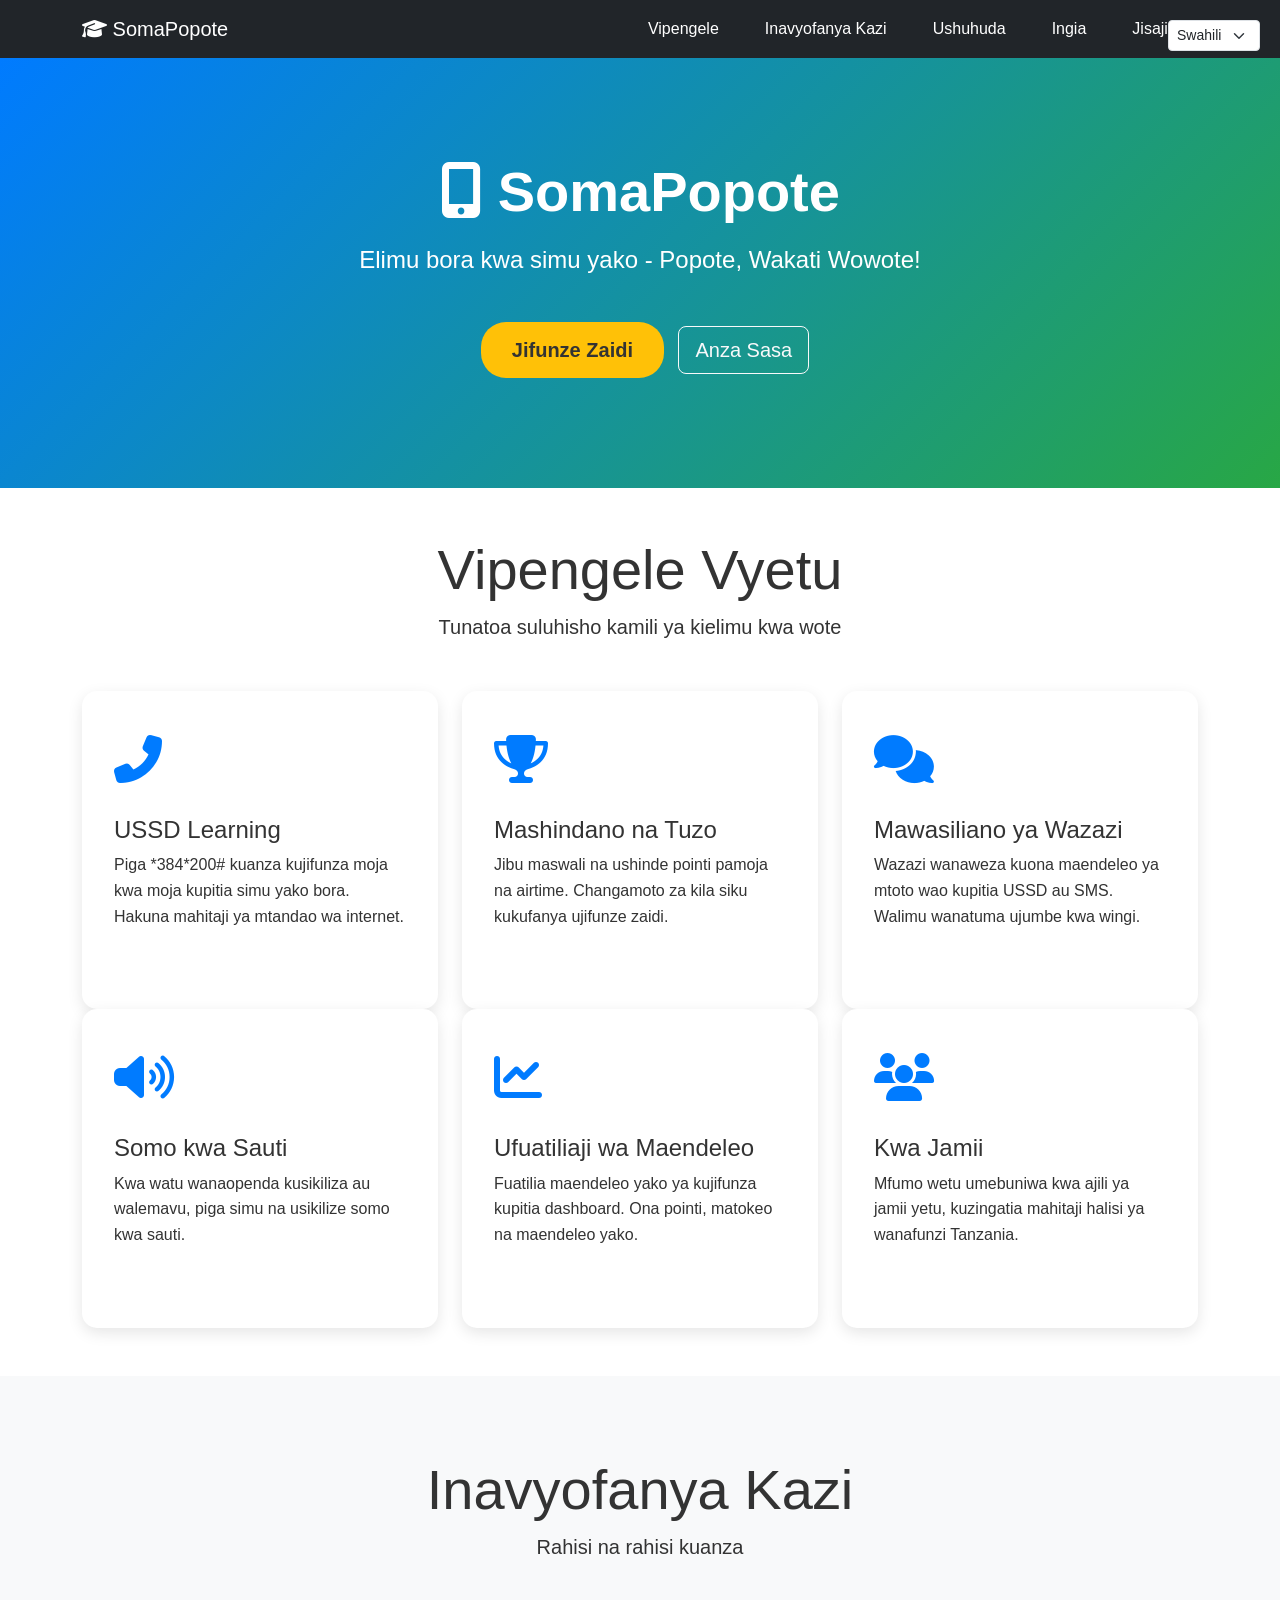
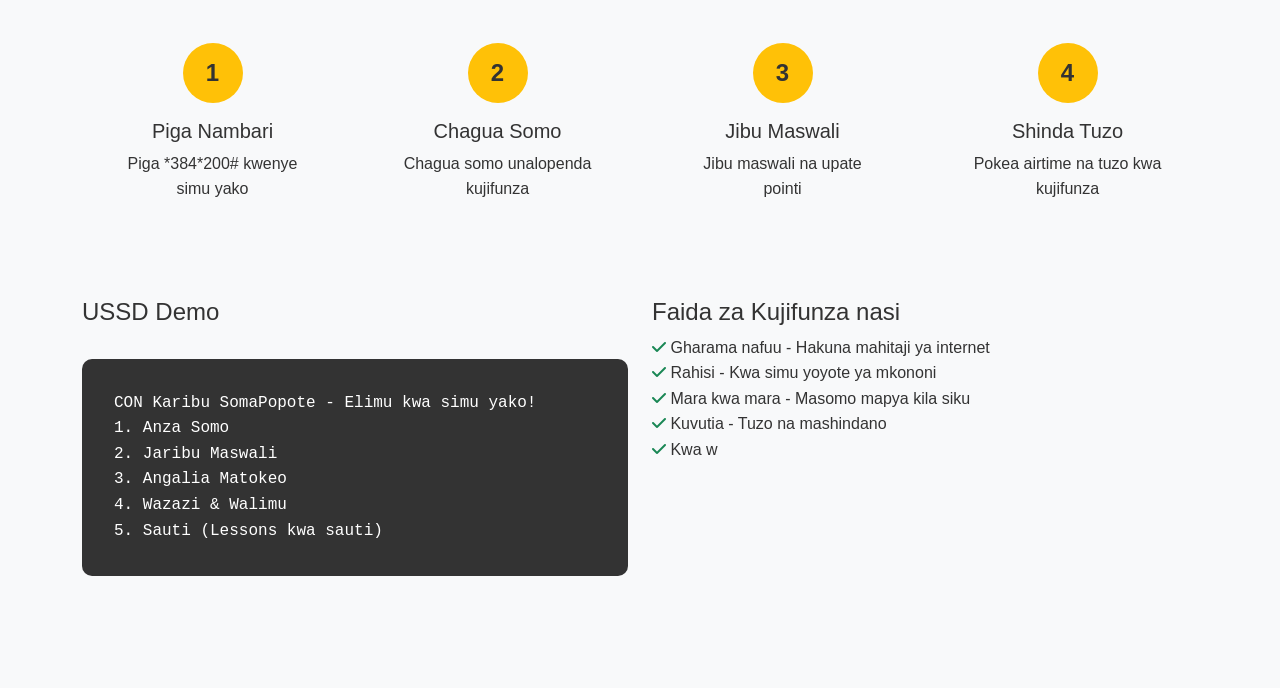
==== templates/index.html @ 138d7f05 "first commit" ====
<!DOCTYPE html>
<html lang="sw-TZ">
<head>
    <meta charset="UTF-8">
    <meta name="viewport" content="width=device-width, initial-scale=1.0">
    <title>SomaPopote - Elimu kwa Simu Yako</title>
    <link href="https://cdn.jsdelivr.net/npm/bootstrap@5.3.0/dist/css/bootstrap.min.css" rel="stylesheet">
    <link rel="stylesheet" href="https://cdnjs.cloudflare.com/ajax/libs/font-awesome/6.4.0/css/all.min.css">
    <style>
        :root {
            --primary-color: #007bff;
            --secondary-color: #28a745;
            --accent-color: #ffc107;
            --text-dark: #333;
            --text-light: #fff;
        }

        body {
            font-family: 'Segoe UI', Tahoma, Geneva, Verdana, sans-serif;
            line-height: 1.6;
            color: var(--text-dark);
        }

        .hero-section {
            background: linear-gradient(135deg, var(--primary-color), var(--secondary-color));
            color: var(--text-light);
            padding: 100px 0;
            text-align: center;
        }

        .hero-section h1 {
            font-size: 3.5rem;
            font-weight: bold;
            margin-bottom: 1rem;
        }

        .hero-section .lead {
            font-size: 1.5rem;
            margin-bottom: 2rem;
        }

        .feature-card {
            background: #fff;
            border-radius: 15px;
            padding: 2rem;
            margin-bottom: 2rem;
            box-shadow: 0 5px 15px rgba(0,0,0,0.1);
            transition: transform 0.3s ease;
            height: 100%;
        }

        .feature-card:hover {
            transform: translateY(-5px);
        }

        .feature-icon {
            font-size: 3rem;
            color: var(--primary-color);
            margin-bottom: 1rem;
        }

        .how-it-works {
            background: #f8f9fa;
            padding: 80px 0;
        }

        .step-card {
            text-align: center;
            padding: 2rem;
        }

        .step-number {
            background: var(--accent-color);
            color: var(--text-dark);
            width: 60px;
            height: 60px;
            border-radius: 50%;
            display: flex;
            align-items: center;
            justify-content: center;
            font-size: 1.5rem;
            font-weight: bold;
            margin: 0 auto 1rem;
        }

        .ussd-demo {
            background: var(--text-dark);
            color: var(--text-light);
            padding: 2rem;
            border-radius: 10px;
            font-family: 'Courier New', monospace;
            margin: 2rem 0;
        }

        .testimonial-section {
            background: var(--primary-color);
            color: var(--text-light);
            padding: 80px 0;
        }

        .testimonial-card {
            background: rgba(255,255,255,0.1);
            padding: 2rem;
            border-radius: 15px;
            margin-bottom: 2rem;
        }

        .cta-section {
            background: var(--secondary-color);
            color: var(--text-light);
            padding: 80px 0;
            text-align: center;
        }

        .btn-custom {
            background: var(--accent-color);
            color: var(--text-dark);
            padding: 12px 30px;
            border-radius: 25px;
            text-decoration: none;
            font-weight: bold;
            transition: all 0.3s ease;
            display: inline-block;
            margin: 10px;
        }

        .btn-custom:hover {
            background: #e0a800;
            color: var(--text-dark);
            transform: translateY(-2px);
        }

        .footer {
            background: var(--text-dark);
            color: var(--text-light);
            padding: 40px 0;
            text-align: center;
        }

        .language-toggle {
            position: fixed;
            top: 20px;
            right: 20px;
            z-index: 1000;
        }

        .nav-link-custom {
            color: var(--text-light);
            margin: 0 15px;
            font-weight: 500;
            transition: color 0.3s ease;
        }

        .nav-link-custom:hover {
            color: var(--accent-color);
        }

        @media (max-width: 768px) {
            .hero-section h1 {
                font-size: 2.5rem;
            }
            
            .hero-section .lead {
                font-size: 1.2rem;
            }
        }
    </style>
</head>
<body>
    <!-- Language Toggle -->
    <div class="language-toggle">
        <select class="form-select form-select-sm" id="languageSelect">
            <option value="sw">Swahili</option>
            <option value="en">English</option>
        </select>
    </div>

    <!-- Navigation -->
    <nav class="navbar navbar-expand-lg navbar-dark bg-dark">
        <div class="container">
            <a class="navbar-brand" href="#">
                <i class="fas fa-graduation-cap"></i> SomaPopote
            </a>
            <button class="navbar-toggler" type="button" data-bs-toggle="collapse" data-bs-target="#navbarNav">
                <span class="navbar-toggler-icon"></span>
            </button>
            <div class="collapse navbar-collapse" id="navbarNav">
                <ul class="navbar-nav ms-auto">
                    <li class="nav-item">
                        <a class="nav-link nav-link-custom" href="#features">Vipengele</a>
                    </li>
                    <li class="nav-item">
                        <a class="nav-link nav-link-custom" href="#how-it-works">Inavyofanya Kazi</a>
                    </li>
                    <li class="nav-item">
                        <a class="nav-link nav-link-custom" href="#testimonials">Ushuhuda</a>
                    </li>
                    <li class="nav-item">
                        <a class="nav-link nav-link-custom" href="/login">Ingia</a>
                    </li>
                    <li class="nav-item">
                        <a class="nav-link nav-link-custom" href="/register">Jisajili</a>
                    </li>
                </ul>
            </div>
        </div>
    </nav>

    <!-- Hero Section -->
    <section class="hero-section">
        <div class="container">
            <h1><i class="fas fa-mobile-alt"></i> SomaPopote</h1>
            <p class="lead">Elimu bora kwa simu yako - Popote, Wakati Wowote!</p>
            <div class="hero-buttons">
                <a href="#features" class="btn btn-custom btn-lg">Jifunze Zaidi</a>
                <a href="/dashboard" class="btn btn-outline-light btn-lg">Anza Sasa</a>
            </div>
        </div>
    </section>

    <!-- Features Section -->
    <section id="features" class="py-5">
        <div class="container">
            <div class="text-center mb-5">
                <h2 class="display-4">Vipengele Vyetu</h2>
                <p class="lead">Tunatoa suluhisho kamili ya kielimu kwa wote</p>
            </div>
            
            <div class="row">
                <div class="col-md-4">
                    <div class="feature-card">
                        <div class="feature-icon">
                            <i class="fas fa-phone-alt"></i>
                        </div>
                        <h4>USSD Learning</h4>
                        <p>Piga *384*200# kuanza kujifunza moja kwa moja kupitia simu yako bora. Hakuna mahitaji ya mtandao wa internet.</p>
                    </div>
                </div>
                
                <div class="col-md-4">
                    <div class="feature-card">
                        <div class="feature-icon">
                            <i class="fas fa-trophy"></i>
                        </div>
                        <h4>Mashindano na Tuzo</h4>
                        <p>Jibu maswali na ushinde pointi pamoja na airtime. Changamoto za kila siku kukufanya ujifunze zaidi.</p>
                    </div>
                </div>
                
                <div class="col-md-4">
                    <div class="feature-card">
                        <div class="feature-icon">
                            <i class="fas fa-comments"></i>
                        </div>
                        <h4>Mawasiliano ya Wazazi</h4>
                        <p>Wazazi wanaweza kuona maendeleo ya mtoto wao kupitia USSD au SMS. Walimu wanatuma ujumbe kwa wingi.</p>
                    </div>
                </div>
                
                <div class="col-md-4">
                    <div class="feature-card">
                        <div class="feature-icon">
                            <i class="fas fa-volume-up"></i>
                        </div>
                        <h4>Somo kwa Sauti</h4>
                        <p>Kwa watu wanaopenda kusikiliza au walemavu, piga simu na usikilize somo kwa sauti.</p>
                    </div>
                </div>
                
                <div class="col-md-4">
                    <div class="feature-card">
                        <div class="feature-icon">
                            <i class="fas fa-chart-line"></i>
                        </div>
                        <h4>Ufuatiliaji wa Maendeleo</h4>
                        <p>Fuatilia maendeleo yako ya kujifunza kupitia dashboard. Ona pointi, matokeo na maendeleo yako.</p>
                    </div>
                </div>
                
                <div class="col-md-4">
                    <div class="feature-card">
                        <div class="feature-icon">
                            <i class="fas fa-users"></i>
                        </div>
                        <h4>Kwa Jamii</h4>
                        <p>Mfumo wetu umebuniwa kwa ajili ya jamii yetu, kuzingatia mahitaji halisi ya wanafunzi Tanzania.</p>
                    </div>
                </div>
            </div>
        </div>
    </section>

    <!-- How It Works Section -->
    <section id="how-it-works" class="how-it-works">
        <div class="container">
            <div class="text-center mb-5">
                <h2 class="display-4">Inavyofanya Kazi</h2>
                <p class="lead">Rahisi na rahisi kuanza</p>
            </div>
            
            <div class="row">
                <div class="col-md-3">
                    <div class="step-card">
                        <div class="step-number">1</div>
                        <h5>Piga Nambari</h5>
                        <p>Piga *384*200# kwenye simu yako</p>
                    </div>
                </div>
                
                <div class="col-md-3">
                    <div class="step-card">
                        <div class="step-number">2</div>
                        <h5>Chagua Somo</h5>
                        <p>Chagua somo unalopenda kujifunza</p>
                    </div>
                </div>
                
                <div class="col-md-3">
                    <div class="step-card">
                        <div class="step-number">3</div>
                        <h5>Jibu Maswali</h5>
                        <p>Jibu maswali na upate pointi</p>
                    </div>
                </div>
                
                <div class="col-md-3">
                    <div class="step-card">
                        <div class="step-number">4</div>
                        <h5>Shinda Tuzo</h5>
                        <p>Pokea airtime na tuzo kwa kujifunza</p>
                    </div>
                </div>
            </div>
            
            <div class="row mt-5">
                <div class="col-md-6">
                    <h4>USSD Demo</h4>
                    <div class="ussd-demo">
                        <div>CON Karibu SomaPopote - Elimu kwa simu yako!</div>
                        <div>1. Anza Somo</div>
                        <div>2. Jaribu Maswali</div>
                        <div>3. Angalia Matokeo</div>
                        <div>4. Wazazi & Walimu</div>
                        <div>5. Sauti (Lessons kwa sauti)</div>
                    </div>
                </div>
                
                <div class="col-md-6">
                    <h4>Faida za Kujifunza nasi</h4>
                    <ul class="list-unstyled">
                        <li><i class="fas fa-check text-success"></i> Gharama nafuu - Hakuna mahitaji ya internet</li>
                        <li><i class="fas fa-check text-success"></i> Rahisi - Kwa simu yoyote ya mkononi</li>
                        <li><i class="fas fa-check text-success"></i> Mara kwa mara - Masomo mapya kila siku</li>
                        <li><i class="fas fa-check text-success"></i> Kuvutia - Tuzo na mashindano</li>
                        <li><i class="fas fa-check text-success"></i> Kwa w
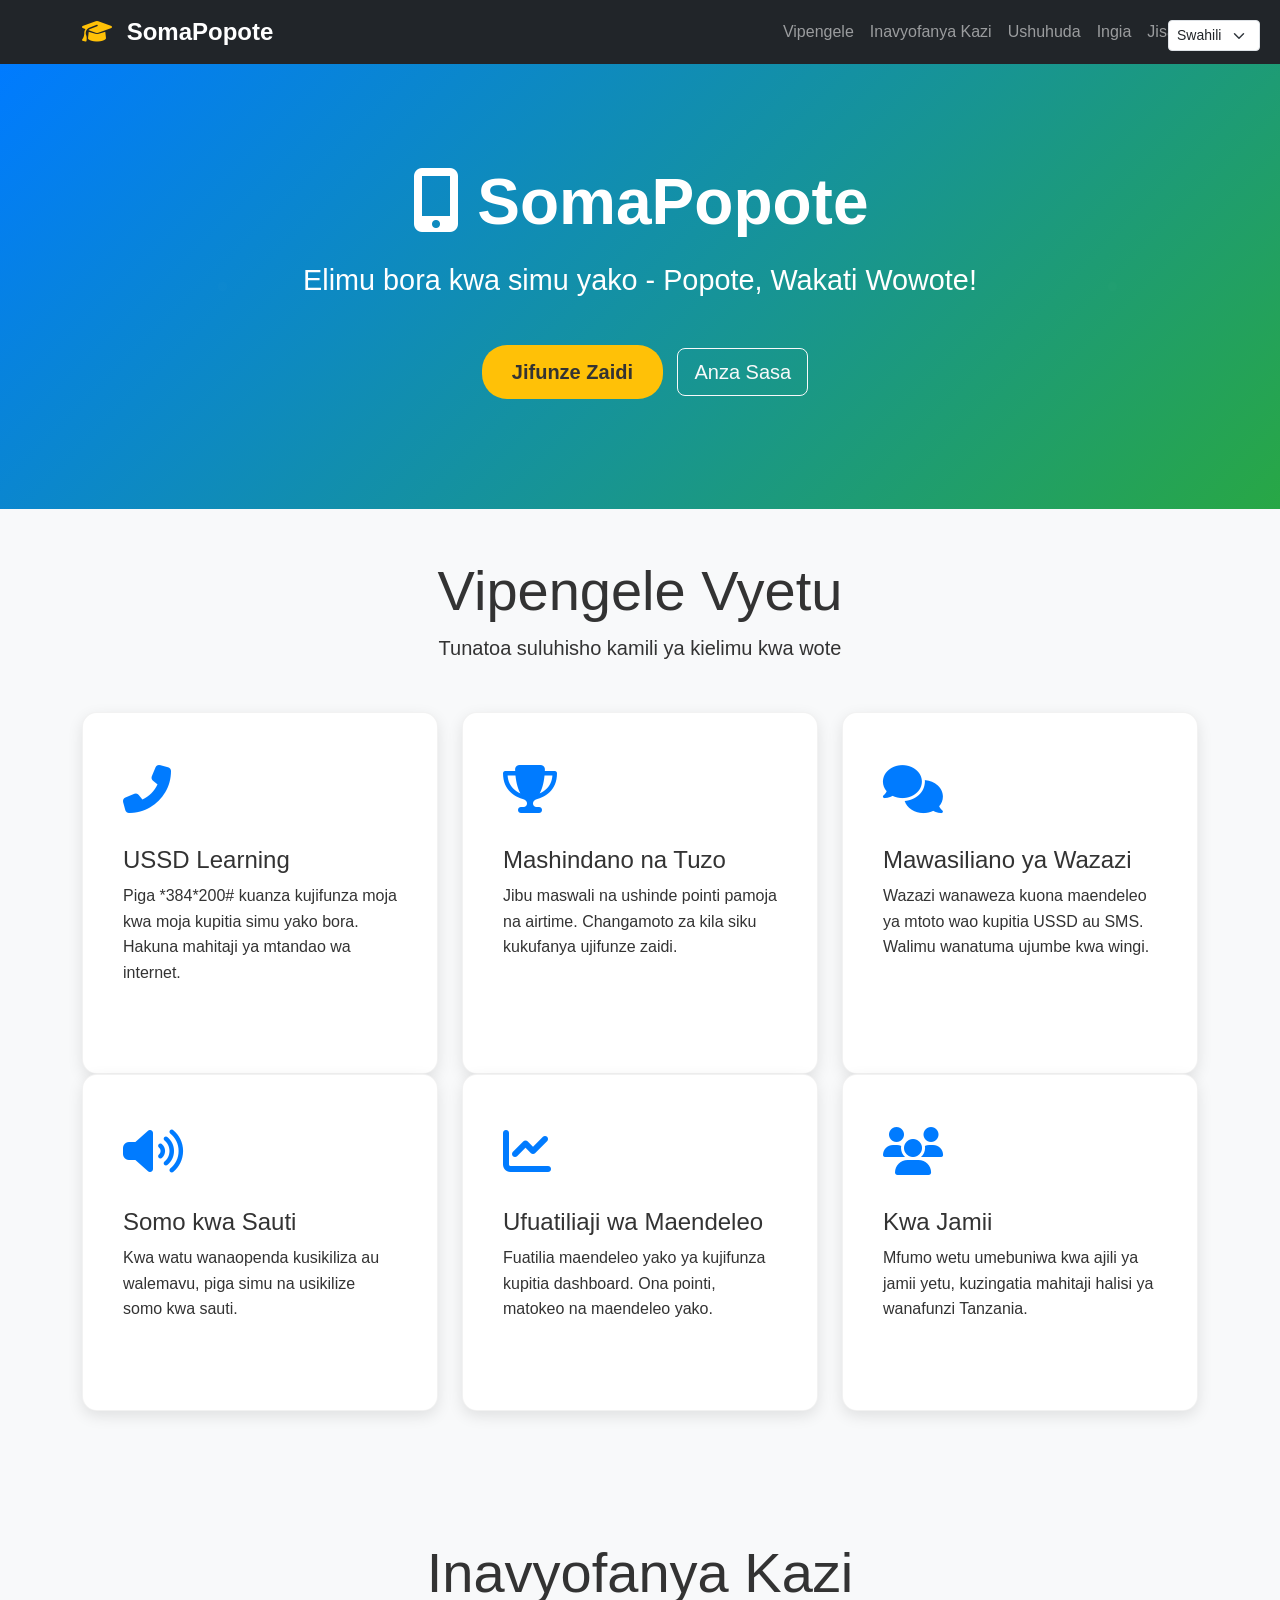
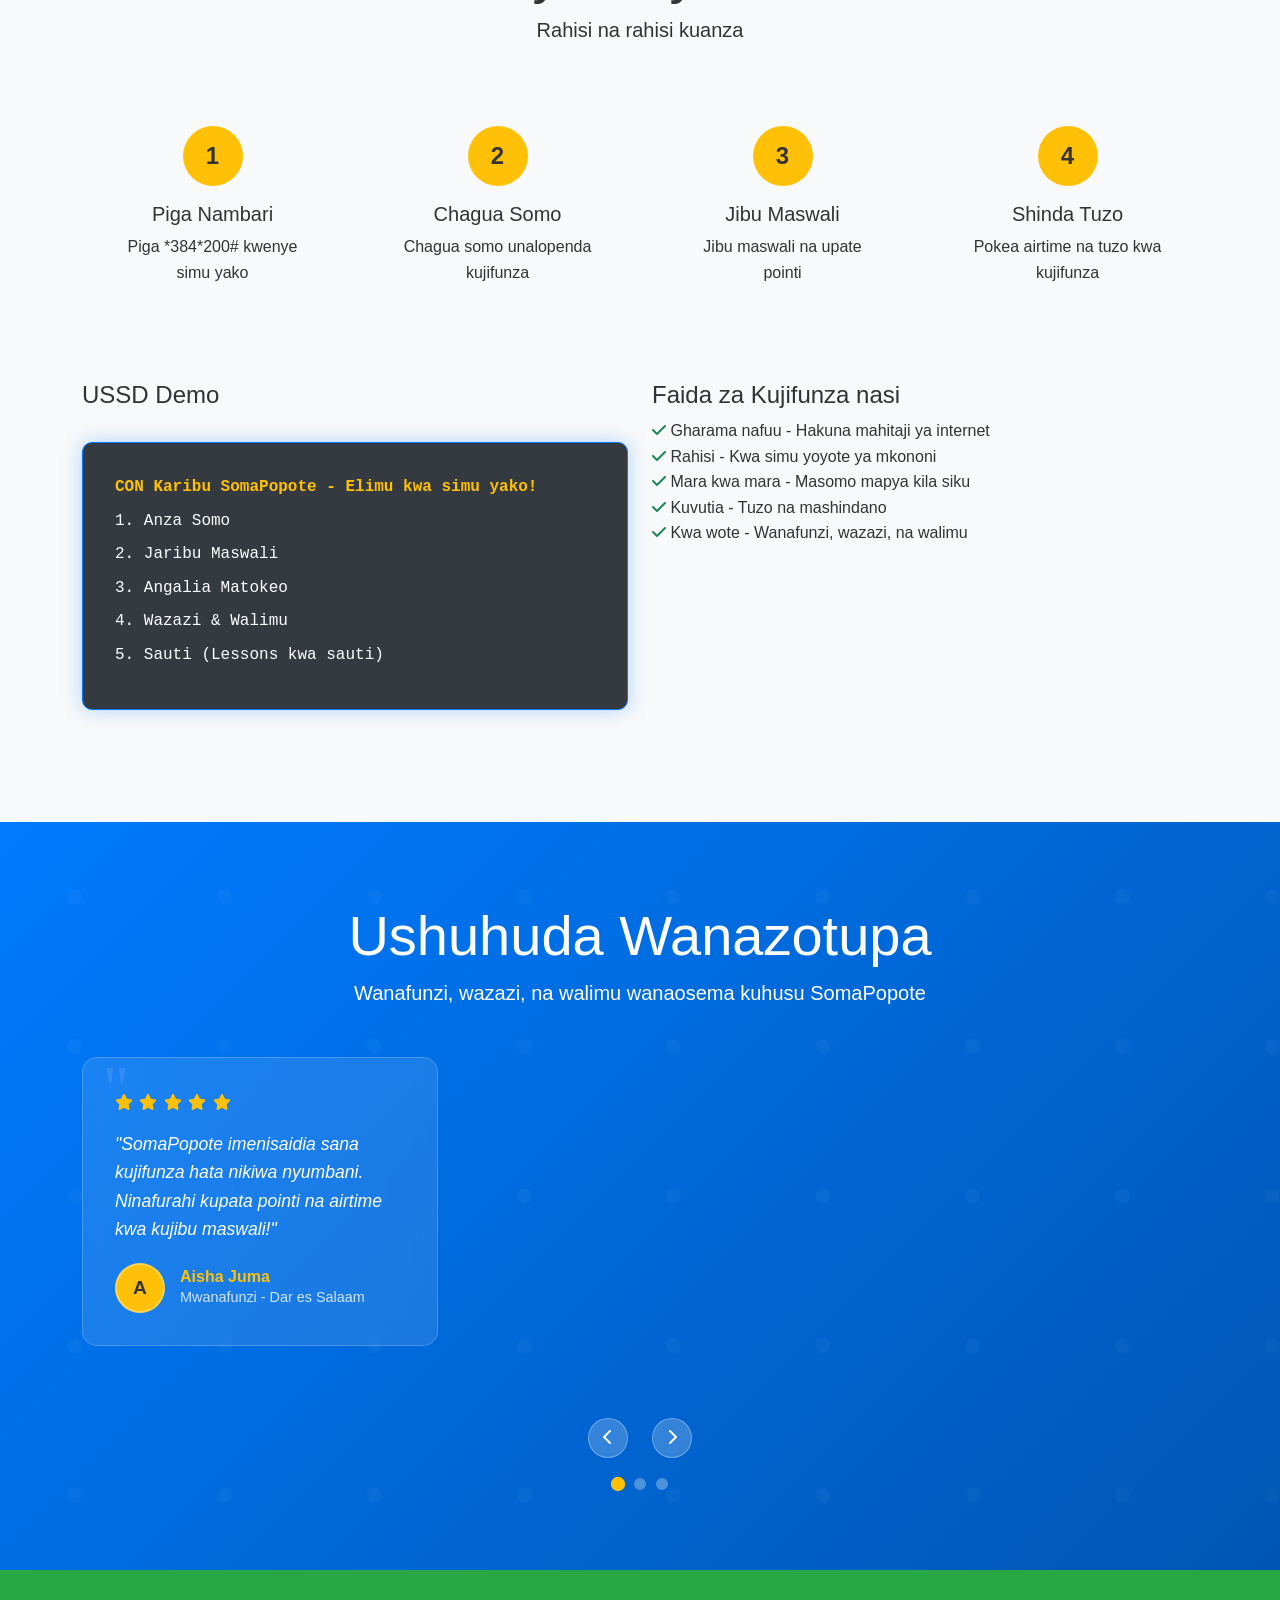
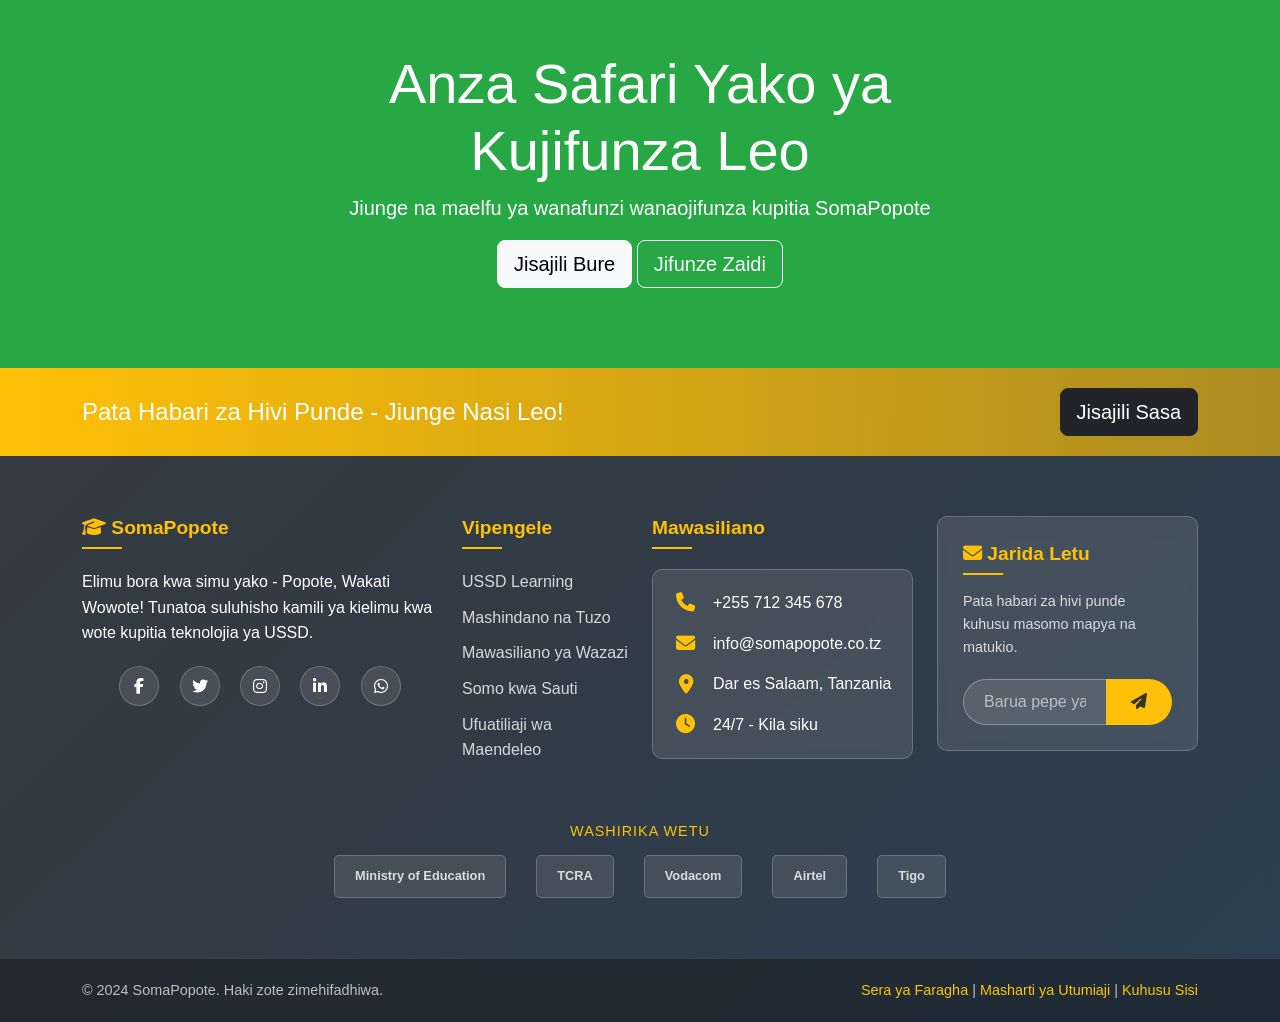
==== commit f024afec: "back ground" ====
--- a/templates/index.html
+++ b/templates/index.html
@@ -6,165 +6,7 @@
     <title>SomaPopote - Elimu kwa Simu Yako</title>
     <link href="https://cdn.jsdelivr.net/npm/bootstrap@5.3.0/dist/css/bootstrap.min.css" rel="stylesheet">
     <link rel="stylesheet" href="https://cdnjs.cloudflare.com/ajax/libs/font-awesome/6.4.0/css/all.min.css">
-    <style>
-        :root {
-            --primary-color: #007bff;
-            --secondary-color: #28a745;
-            --accent-color: #ffc107;
-            --text-dark: #333;
-            --text-light: #fff;
-        }
-
-        body {
-            font-family: 'Segoe UI', Tahoma, Geneva, Verdana, sans-serif;
-            line-height: 1.6;
-            color: var(--text-dark);
-        }
-
-        .hero-section {
-            background: linear-gradient(135deg, var(--primary-color), var(--secondary-color));
-            color: var(--text-light);
-            padding: 100px 0;
-            text-align: center;
-        }
-
-        .hero-section h1 {
-            font-size: 3.5rem;
-            font-weight: bold;
-            margin-bottom: 1rem;
-        }
-
-        .hero-section .lead {
-            font-size: 1.5rem;
-            margin-bottom: 2rem;
-        }
-
-        .feature-card {
-            background: #fff;
-            border-radius: 15px;
-            padding: 2rem;
-            margin-bottom: 2rem;
-            box-shadow: 0 5px 15px rgba(0,0,0,0.1);
-            transition: transform 0.3s ease;
-            height: 100%;
-        }
-
-        .feature-card:hover {
-            transform: translateY(-5px);
-        }
-
-        .feature-icon {
-            font-size: 3rem;
-            color: var(--primary-color);
-            margin-bottom: 1rem;
-        }
-
-        .how-it-works {
-            background: #f8f9fa;
-            padding: 80px 0;
-        }
-
-        .step-card {
-            text-align: center;
-            padding: 2rem;
-        }
-
-        .step-number {
-            background: var(--accent-color);
-            color: var(--text-dark);
-            width: 60px;
-            height: 60px;
-            border-radius: 50%;
-            display: flex;
-            align-items: center;
-            justify-content: center;
-            font-size: 1.5rem;
-            font-weight: bold;
-            margin: 0 auto 1rem;
-        }
-
-        .ussd-demo {
-            background: var(--text-dark);
-            color: var(--text-light);
-            padding: 2rem;
-            border-radius: 10px;
-            font-family: 'Courier New', monospace;
-            margin: 2rem 0;
-        }
-
-        .testimonial-section {
-            background: var(--primary-color);
-            color: var(--text-light);
-            padding: 80px 0;
-        }
-
-        .testimonial-card {
-            background: rgba(255,255,255,0.1);
-            padding: 2rem;
-            border-radius: 15px;
-            margin-bottom: 2rem;
-        }
-
-        .cta-section {
-            background: var(--secondary-color);
-            color: var(--text-light);
-            padding: 80px 0;
-            text-align: center;
-        }
-
-        .btn-custom {
-            background: var(--accent-color);
-            color: var(--text-dark);
-            padding: 12px 30px;
-            border-radius: 25px;
-            text-decoration: none;
-            font-weight: bold;
-            transition: all 0.3s ease;
-            display: inline-block;
-            margin: 10px;
-        }
-
-        .btn-custom:hover {
-            background: #e0a800;
-            color: var(--text-dark);
-            transform: translateY(-2px);
-        }
-
-        .footer {
-            background: var(--text-dark);
-            color: var(--text-light);
-            padding: 40px 0;
-            text-align: center;
-        }
-
-        .language-toggle {
-            position: fixed;
-            top: 20px;
-            right: 20px;
-            z-index: 1000;
-        }
-
-        .nav-link-custom {
-            color: var(--text-light);
-            margin: 0 15px;
-            font-weight: 500;
-            transition: color 0.3s ease;
-        }
-
-        .nav-link-custom:hover {
-            color: var(--accent-color);
-        }
-
-        @media (max-width: 768px) {
-            .hero-section h1 {
-                font-size: 2.5rem;
-            }
-            
-            .hero-section .lead {
-                font-size: 1.2rem;
-            }
-        }
-    </style>
+    <link rel="stylesheet" href="/static/css/style.css">
 </head>
 <body>
     <!-- Language Toggle -->
@@ -222,7 +64,7 @@
     <section id="features" class="py-5">
         <div class="container">
             <div class="text-center mb-5">
-                <h2 class="display-4">Vipengele Vyetu</h2>
+                <h2 class="display-4 section-title">Vipengele Vyetu</h2>
                 <p class="lead">Tunatoa suluhisho kamili ya kielimu kwa wote</p>
             </div>
             
@@ -294,7 +136,7 @@
     <section id="how-it-works" class="how-it-works">
         <div class="container">
             <div class="text-center mb-5">
-                <h2 class="display-4">Inavyofanya Kazi</h2>
+                <h2 class="display-4 section-title">Inavyofanya Kazi</h2>
                 <p class="lead">Rahisi na rahisi kuanza</p>
             </div>
             
@@ -352,4 +194,315 @@
                         <li><i class="fas fa-check text-success"></i> Rahisi - Kwa simu yoyote ya mkononi</li>
                         <li><i class="fas fa-check text-success"></i> Mara kwa mara - Masomo mapya kila siku</li>
                         <li><i class="fas fa-check text-success"></i> Kuvutia - Tuzo na mashindano</li>
-                        <li><i class="fas fa-check text-success"></i> Kwa w
+                        <li><i class="fas fa-check text-success"></i> Kwa wote - Wanafunzi, wazazi, na walimu</li>
+                    </ul>
+                </div>
+            </div>
+        </div>
+    </section>
+
+    <!-- Testimonials Section -->
+    <section id="testimonials" class="testimonial-section">
+        <div class="container testimonial-container">
+            <div class="text-center mb-5">
+                <h2 class="display-4 section-title">Ushuhuda Wanazotupa</h2>
+                <p class="lead">Wanafunzi, wazazi, na walimu wanaosema kuhusu SomaPopote</p>
+            </div>
+            
+            <div class="row" id="testimonialContainer">
+                <div class="col-md-4 testimonial-item">
+                    <div class="testimonial-card">
+                        <div class="testimonial-content">
+                            <div class="testimonial-rating">
+                                <i class="fas fa-star"></i>
+                                <i class="fas fa-star"></i>
+                                <i class="fas fa-star"></i>
+                                <i class="fas fa-star"></i>
+                                <i class="fas fa-star"></i>
+                            </div>
+                            <div class="testimonial-text">
+                                "SomaPopote imenisaidia sana kujifunza hata nikiwa nyumbani. Ninafurahi kupata pointi na airtime kwa kujibu maswali!"
+                            </div>
+                            <div class="testimonial-author">
+                                <div class="testimonial-avatar">A</div>
+                                <div class="testimonial-info">
+                                    <h6>Aisha Juma</h6>
+                                    <p>Mwanafunzi - Dar es Salaam</p>
+                                </div>
+                            </div>
+                        </div>
+                    </div>
+                </div>
+                
+                <div class="col-md-4 testimonial-item">
+                    <div class="testimonial-card">
+                        <div class="testimonial-content">
+                            <div class="testimonial-rating">
+                                <i class="fas fa-star"></i>
+                                <i class="fas fa-star"></i>
+                                <i class="fas fa-star"></i>
+                                <i class="fas fa-star"></i>
+                                <i class="fas fa-star"></i>
+                            </div>
+                            <div class="testimonial-text">
+                                "Kama mzazi, ninafurahi kuona maendeleo ya mtoto wangu kupitia simu. Hii ni teknolojia inayosaidia elimu."
+                            </div>
+                            <div class="testimonial-author">
+                                <div class="testimonial-avatar">J</div>
+                                <div class="testimonial-info">
+                                    <h6>John Makonda</h6>
+                                    <p>Mzazi - Arusha</p>
+                                </div>
+                            </div>
+                        </div>
+                    </div>
+                </div>
+                
+                <div class="col-md-4 testimonial-item">
+                    <div class="testimonial-card">
+                        <div class="testimonial-content">
+                            <div class="testimonial-rating">
+                                <i class="fas fa-star"></i>
+                                <i class="fas fa-star"></i>
+                                <i class="fas fa-star"></i>
+                                <i class="fas fa-star"></i>
+                                <i class="fas fa-star"></i>
+                            </div>
+                            <div class="testimonial-text">
+                                "Natumia SomaPopote kutuma ujumbe kwa wazazi kuhusu maendeleo ya wanafunzi. Inafanya kazi yakuwa rahisi sana."
+                            </div>
+                            <div class="testimonial-author">
+                                <div class="testimonial-avatar">M</div>
+                                <div class="testimonial-info">
+                                    <h6>Maria Salim</h6>
+                                    <p>Mwalimu - Mwanza</p>
+                                </div>
+                            </div>
+                        </div>
+                    </div>
+                </div>
+            </div>
+            
+            <div class="testimonial-controls">
+                <button id="prevTestimonial"><i class="fas fa-chevron-left"></i></button>
+                <button id="nextTestimonial"><i class="fas fa-chevron-right"></i></button>
+            </div>
+            
+            <div class="testimonial-indicators" id="testimonialIndicators">
+                <div class="testimonial-indicator active" data-slide="0"></div>
+                <div class="testimonial-indicator" data-slide="1"></div>
+                <div class="testimonial-indicator" data-slide="2"></div>
+            </div>
+        </div>
+    </section>
+
+    <!-- Call to Action Section -->
+    <section class="cta-section">
+        <div class="container">
+            <div class="row">
+                <div class="col-md-8 mx-auto text-center">
+                    <h2 class="display-4">Anza Safari Yako ya Kujifunza Leo</h2>
+                    <p class="lead">Jiunge na maelfu ya wanafunzi wanaojifunza kupitia SomaPopote</p>
+                    <div class="cta-buttons">
+                        <a href="/register" class="btn btn-light btn-lg">Jisajili Bure</a>
+                        <a href="#features" class="btn btn-outline-light btn-lg">Jifunze Zaidi</a>
+                    </div>
+                </div>
+            </div>
+        </div>
+    </section>
+
+    <!-- Advanced Footer -->
+    <footer class="footer">
+        <div class="footer-top">
+            <div class="container">
+                <div class="row align-items-center">
+                    <div class="col-md-8">
+                        <h4 class="text-white mb-0">Pata Habari za Hivi Punde - Jiunge Nasi Leo!</h4>
+                    </div>
+                    <div class="col-md-4 text-md-end">
+                        <a href="/register" class="btn btn-dark btn-lg">Jisajili Sasa</a>
+                    </div>
+                </div>
+            </div>
+        </div>
+        
+        <div class="footer-content">
+            <div class="container">
+                <div class="row">
+                    <div class="col-lg-4 col-md-6">
+                        <div class="footer-widget">
+                            <h5><i class="fas fa-graduation-cap"></i> SomaPopote</h5>
+                            <p>Elimu bora kwa simu yako - Popote, Wakati Wowote! Tunatoa suluhisho kamili ya kielimu kwa wote kupitia teknolojia ya USSD.</p>
+                            
+                            <div class="footer-social">
+                                <a href="#" title="Facebook"><i class="fab fa-facebook-f"></i></a>
+                                <a href="#" title="Twitter"><i class="fab fa-twitter"></i></a>
+                                <a href="#" title="Instagram"><i class="fab fa-instagram"></i></a>
+                                <a href="#" title="LinkedIn"><i class="fab fa-linkedin-in"></i></a>
+                                <a href="#" title="WhatsApp"><i class="fab fa-whatsapp"></i></a>
+                            </div>
+                        </div>
+                    </div>
+                    
+                    <div class="col-lg-2 col-md-6">
+                        <div class="footer-widget">
+                            <h5>Vipengele</h5>
+                            <ul>
+                                <li><a href="#features">USSD Learning</a></li>
+                                <li><a href="#features">Mashindano na Tuzo</a></li>
+                                <li><a href="#features">Mawasiliano ya Wazazi</a></li>
+                                <li><a href="#features">Somo kwa Sauti</a></li>
+                                <li><a href="#features">Ufuatiliaji wa Maendeleo</a></li>
+                            </ul>
+                        </div>
+                    </div>
+                    
+                    <div class="col-lg-3 col-md-6">
+                        <div class="footer-widget">
+                            <h5>Mawasiliano</h5>
+                            <div class="footer-contact">
+                                <div class="footer-contact-item">
+                                    <i class="fas fa-phone"></i>
+                                    <span>+255 712 345 678</span>
+                                </div>
+                                <div class="footer-contact-item">
+                                    <i class="fas fa-envelope"></i>
+                                    <span>info@somapopote.co.tz</span>
+                                </div>
+                                <div class="footer-contact-item">
+                                    <i class="fas fa-map-marker-alt"></i>
+                                    <span>Dar es Salaam, Tanzania</span>
+                                </div>
+                                <div class="footer-contact-item">
+                                    <i class="fas fa-clock"></i>
+                                    <span>24/7 - Kila siku</span>
+                                </div>
+                            </div>
+                        </div>
+                    </div>
+                    
+                    <div class="col-lg-3 col-md-6">
+                        <div class="footer-widget">
+                            <div class="footer-newsletter">
+                                <h5><i class="fas fa-envelope"></i> Jarida Letu</h5>
+                                <p>Pata habari za hivi punde kuhusu masomo mapya na matukio.</p>
+                                <form id="newsletterForm">
+                                    <div class="input-group">
+                                        <input type="email" class="form-control" placeholder="Barua pepe yako" required>
+                                        <button class="btn" type="submit">
+                                            <i class="fas fa-paper-plane"></i>
+                                        </button>
+                                    </div>
+                                </form>
+                            </div>
+                        </div>
+                    </div>
+                </div>
+                
+                <div class="footer-partners">
+                    <h6>Washirika Wetu</h6>
+                    <div class="partner-logos">
+                        <div class="partner-logo">Ministry of Education</div>
+                        <div class="partner-logo">TCRA</div>
+                        <div class="partner-logo">Vodacom</div>
+                        <div class="partner-logo">Airtel</div>
+                        <div class="partner-logo">Tigo</div>
+                    </div>
+                </div>
+            </div>
+        </div>
+        
+        <div class="footer-bottom">
+            <div class="container">
+                <div class="row">
+                    <div class="col-md-6">
+                        <p>&copy; 2024 SomaPopote. Haki zote zimehifadhiwa.</p>
+                    </div>
+                    <div class="col-md-6 text-md-end">
+                        <p>
+                            <a href="#">Sera ya Faragha</a> | 
+                            <a href="#">Masharti ya Utumiaji</a> | 
+                            <a href="#">Kuhusu Sisi</a>
+                        </p>
+                    </div>
+                </div>
+            </div>
+        </div>
+    </footer>
+
+    <!-- Bootstrap JS -->
+    <script src="https://cdn.jsdelivr.net/npm/bootstrap@5.3.0/dist/js/bootstrap.bundle.min.js"></script>
+    <!-- Custom JS -->
+    <script src="/static/js/main.js"></script>
+    
+    <!-- Testimonial Functionality -->
+    <script>
+        document.addEventListener('DOMContentLoaded', function() {
+            // Testimonial Slider
+            let currentTestimonial = 0;
+            const testimonials = document.querySelectorAll('.testimonial-item');
+            const indicators = document.querySelectorAll('.testimonial-indicator');
+            const totalTestimonials = testimonials.length;
+
+            function showTestimonial(index) {
+                // Hide all testimonials
+                testimonials.forEach((testimonial, i) => {
+                    if (i === index) {
+                        testimonial.style.display = 'block';
+                        testimonial.style.animation = 'fadeInUp 0.6s ease-out';
+                    } else {
+                        testimonial.style.display = 'none';
+                    }
+                });
+
+                // Update indicators
+                indicators.forEach((indicator, i) => {
+                    if (i === index) {
+                        indicator.classList.add('active');
+                    } else {
+                        indicator.classList.remove('active');
+                    }
+                });
+
+                currentTestimonial = index;
+            }
+
+            function nextTestimonial() {
+                const next = (currentTestimonial + 1) % totalTestimonials;
+                showTestimonial(next);
+            }
+
+            function prevTestimonial() {
+                const prev = (currentTestimonial - 1 + totalTestimonials) % totalTestimonials;
+                showTestimonial(prev);
+            }
+
+            // Event listeners for controls
+            document.getElementById('nextTestimonial').addEventListener('click', nextTestimonial);
+            document.getElementById('prevTestimonial').addEventListener('click', prevTestimonial);
+
+            // Event listeners for indicators
+            indicators.forEach((indicator, index) => {
+                indicator.addEventListener('click', () => showTestimonial(index));
+            });
+
+            // Auto-rotate testimonials
+            setInterval(nextTestimonial, 5000);
+
+            // Newsletter form handling
+            document.getElementById('newsletterForm').addEventListener('submit', function(e) {
+                e.preventDefault();
+                const email = this.querySelector('input[type="email"]').value;
+                
+                // Show success message
+                showNotification('Umefanikiwa kujisajili kwenye jarida letu!', 'success');
+                this.reset();
+            });
+
+            // Initialize first testimonial
+            showTestimonial(0);
+        });
+    </script>
+</body>
+</html>
--- a/static/css/style.css
+++ b/static/css/style.css
@@ -0,0 +1,1280 @@
+/* SomaPopote - Custom Styles */
+
+:root {
+    --primary-color: #007bff;
+    --secondary-color: #28a745;
+    --accent-color: #ffc107;
+    --danger-color: #dc3545;
+    --dark-color: #343a40;
+    --light-color: #f8f9fa;
+    --text-dark: #333;
+    --text-light: #fff;
+}
+
+/* Global Styles */
+body {
+    font-family: 'Segoe UI', Tahoma, Geneva, Verdana, sans-serif;
+    line-height: 1.6;
+    color: var(--text-dark);
+    background-color: var(--light-color);
+}
+
+/* Navigation */
+.navbar-brand {
+    font-weight: bold;
+    font-size: 1.5rem;
+}
+
+.navbar-brand i {
+    margin-right: 8px;
+    color: var(--accent-color);
+}
+
+/* Hero Section */
+.hero-section {
+    background: linear-gradient(135deg, var(--primary-color), var(--secondary-color));
+    color: var(--text-light);
+    padding: 100px 0;
+    text-align: center;
+    position: relative;
+    overflow: hidden;
+}
+
+.hero-section::before {
+    content: '';
+    position: absolute;
+    top: 0;
+    left: 0;
+    right: 0;
+    bottom: 0;
+    background: url('data:image/svg+xml,<svg xmlns="http://www.w3.org/2000/svg" viewBox="0 0 100 100"><defs><pattern id="grain" width="100" height="100" patternUnits="userSpaceOnUse"><circle cx="50" cy="50" r="1" fill="%23ffffff" fill-opacity="0.1"/></pattern></defs><rect width="100" height="100" fill="url(%23grain)"/></svg>');
+    opacity: 0.1;
+}
+
+.hero-section h1 {
+    font-size: 3.5rem;
+    font-weight: bold;
+    margin-bottom: 1rem;
+    position: relative;
+    z-index: 1;
+}
+
+.hero-section .lead {
+    font-size: 1.5rem;
+    margin-bottom: 2rem;
+    position: relative;
+    z-index: 1;
+}
+
+/* Feature Cards */
+.feature-card {
+    background: var(--text-light);
+    border-radius: 15px;
+    padding: 2rem;
+    margin-bottom: 2rem;
+    box-shadow: 0 5px 15px rgba(0,0,0,0.1);
+    transition: all 0.3s ease;
+    height: 100%;
+    border: 1px solid rgba(0,0,0,0.05);
+}
+
+.feature-card:hover {
+    transform: translateY(-8px);
+    box-shadow: 0 15px 30px rgba(0,0,0,0.15);
+}
+
+.feature-icon {
+    font-size: 3rem;
+    color: var(--primary-color);
+    margin-bottom: 1rem;
+    transition: color 0.3s ease;
+}
+
+.feature-card:hover .feature-icon {
+    color: var(--secondary-color);
+}
+
+/* Buttons */
+.btn-custom {
+    background: var(--accent-color);
+    color: var(--text-dark);
+    padding: 12px 30px;
+    border-radius: 25px;
+    text-decoration: none;
+    font-weight: bold;
+    transition: all 0.3s ease;
+    display: inline-block;
+    margin: 10px;
+    border: none;
+    cursor: pointer;
+}
+
+.btn-custom:hover {
+    background: #e0a800;
+    color: var(--text-dark);
+    transform: translateY(-2px);
+    box-shadow: 0 5px 15px rgba(0,0,0,0.2);
+}
+
+/* How it Works */
+.how-it-works {
+    background: var(--light-color);
+    padding: 80px 0;
+}
+
+.step-card {
+    text-align: center;
+    padding: 2rem;
+    transition: transform 0.3s ease;
+}
+
+.step-card:hover {
+    transform: translateY(-5px);
+}
+
+.step-number {
+    background: var(--accent-color);
+    color: var(--text-dark);
+    width: 60px;
+    height: 60px;
+    border-radius: 50%;
+    display: flex;
+    align-items: center;
+    justify-content: center;
+    font-size: 1.5rem;
+    font-weight: bold;
+    margin: 0 auto 1rem;
+    transition: all 0.3s ease;
+}
+
+.step-card:hover .step-number {
+    background: var(--primary-color);
+    color: var(--text-light);
+    transform: scale(1.1);
+}
+
+/* USSD Demo */
+.ussd-demo {
+    background: var(--dark-color);
+    color: var(--text-light);
+    padding: 2rem;
+    border-radius: 10px;
+    font-family: 'Courier New', monospace;
+    margin: 2rem 0;
+    border: 1px solid var(--primary-color);
+    box-shadow: 0 0 20px rgba(0,123,255,0.3);
+}
+
+.ussd-demo div {
+    margin-bottom: 0.5rem;
+}
+
+.ussd-demo div:first-child {
+    color: var(--accent-color);
+    font-weight: bold;
+}
+
+/* Testimonials */
+.testimonial-section {
+    background: var(--primary-color);
+    color: var(--text-light);
+    padding: 80px 0;
+}
+
+.testimonial-card {
+    background: rgba(255,255,255,0.1);
+    padding: 2rem;
+    border-radius: 15px;
+    margin-bottom: 2rem;
+    backdrop-filter: blur(10px);
+    border: 1px solid rgba(255,255,255,0.2);
+    transition: all 0.3s ease;
+}
+
+.testimonial-card:hover {
+    background: rgba(255,255,255,0.15);
+    transform: translateY(-3px);
+}
+
+/* Call to Action */
+.cta-section {
+    background: var(--secondary-color);
+    color: var(--text-light);
+    padding: 80px 0;
+    text-align: center;
+}
+
+/* Enhanced Footer */
+.footer {
+    background: linear-gradient(135deg, var(--dark-color) 0%, #2c3e50 100%);
+    color: var(--text-light);
+    padding: 0;
+    position: relative;
+    overflow: hidden;
+}
+
+.footer::before {
+    content: '';
+    position: absolute;
+    top: 0;
+    left: 0;
+    right: 0;
+    bottom: 0;
+    background: url('https://picsum.photos/seed/somapopote-education/1920/600.jpg') center/cover;
+    opacity: 0.15;
+    z-index: 1;
+}
+
+.footer-content {
+    position: relative;
+    z-index: 2;
+    padding: 60px 0 30px;
+}
+
+.footer-top {
+    background: linear-gradient(90deg, var(--accent-color) 0%, rgba(255, 193, 7, 0.8) 50%, rgba(255, 193, 7, 0.6) 100%);
+    padding: 20px 0;
+    position: relative;
+    z-index: 3;
+}
+
+.footer-widget {
+    margin-bottom: 30px;
+}
+
+.footer-widget h5 {
+    color: var(--accent-color);
+    font-size: 1.2rem;
+    font-weight: bold;
+    margin-bottom: 20px;
+    position: relative;
+    padding-bottom: 10px;
+}
+
+.footer-widget h5::after {
+    content: '';
+    position: absolute;
+    bottom: 0;
+    left: 0;
+    width: 40px;
+    height: 2px;
+    background: var(--accent-color);
+}
+
+.footer-widget ul {
+    list-style: none;
+    padding: 0;
+    margin: 0;
+}
+
+.footer-widget ul li {
+    margin-bottom: 10px;
+}
+
+.footer-widget ul li a {
+    color: rgba(255, 255, 255, 0.8);
+    text-decoration: none;
+    transition: all 0.3s ease;
+    display: inline-block;
+}
+
+.footer-widget ul li a:hover {
+    color: var(--accent-color);
+    transform: translateX(5px);
+}
+
+.footer-contact {
+    background: rgba(255, 255, 255, 0.1);
+    padding: 20px;
+    border-radius: 10px;
+    backdrop-filter: blur(10px);
+    border: 1px solid rgba(255, 255, 255, 0.2);
+    margin-bottom: 20px;
+}
+
+.footer-contact-item {
+    display: flex;
+    align-items: center;
+    margin-bottom: 15px;
+}
+
+.footer-contact-item:last-child {
+    margin-bottom: 0;
+}
+
+.footer-contact-item i {
+    color: var(--accent-color);
+    font-size: 1.2rem;
+    margin-right: 15px;
+    width: 25px;
+    text-align: center;
+}
+
+.footer-social {
+    text-align: center;
+    margin-top: 20px;
+}
+
+.footer-social a {
+    display: inline-block;
+    width: 40px;
+    height: 40px;
+    background: rgba(255, 255, 255, 0.1);
+    color: var(--text-light);
+    text-align: center;
+    line-height: 40px;
+    border-radius: 50%;
+    margin: 0 8px;
+    transition: all 0.3s ease;
+    border: 1px solid rgba(255, 255, 255, 0.2);
+}
+
+.footer-social a:hover {
+    background: var(--accent-color);
+    color: var(--text-dark);
+    transform: translateY(-3px);
+    box-shadow: 0 5px 15px rgba(255, 193, 7, 0.4);
+}
+
+.footer-newsletter {
+    background: rgba(255, 255, 255, 0.1);
+    padding: 25px;
+    border-radius: 10px;
+    backdrop-filter: blur(10px);
+    border: 1px solid rgba(255, 255, 255, 0.2);
+}
+
+.footer-newsletter h5 {
+    color: var(--accent-color);
+    margin-bottom: 15px;
+}
+
+.footer-newsletter p {
+    color: rgba(255, 255, 255, 0.8);
+    margin-bottom: 20px;
+    font-size: 0.9rem;
+}
+
+.footer-newsletter .form-control {
+    background: rgba(255, 255, 255, 0.1);
+    border: 1px solid rgba(255, 255, 255, 0.3);
+    color: var(--text-light);
+    border-radius: 25px;
+    padding: 10px 20px;
+}
+
+.footer-newsletter .form-control::placeholder {
+    color: rgba(255, 255, 255, 0.6);
+}
+
+.footer-newsletter .form-control:focus {
+    background: rgba(255, 255, 255, 0.15);
+    border-color: var(--accent-color);
+    color: var(--text-light);
+    box-shadow: 0 0 0 0.2rem rgba(255, 193, 7, 0.25);
+}
+
+.footer-newsletter .btn {
+    background: var(--accent-color);
+    color: var(--text-dark);
+    border: none;
+    border-radius: 25px;
+    padding: 10px 25px;
+    font-weight: bold;
+    transition: all 0.3s ease;
+}
+
+.footer-newsletter .btn:hover {
+    background: #e0a800;
+    transform: translateY(-2px);
+    box-shadow: 0 5px 15px rgba(255, 193, 7, 0.4);
+}
+
+.footer-bottom {
+    background: rgba(0, 0, 0, 0.3);
+    padding: 20px 0;
+    position: relative;
+    z-index: 2;
+    border-top: 1px solid rgba(255, 255, 255, 0.1);
+}
+
+.footer-bottom p {
+    margin: 0;
+    color: rgba(255, 255, 255, 0.7);
+    font-size: 0.9rem;
+}
+
+.footer-bottom a {
+    color: var(--accent-color);
+    text-decoration: none;
+    transition: color 0.3s ease;
+}
+
+.footer-bottom a:hover {
+    color: var(--text-light);
+}
+
+.footer-partners {
+    text-align: center;
+    margin: 30px 0;
+}
+
+.footer-partners h6 {
+    color: var(--accent-color);
+    margin-bottom: 15px;
+    font-size: 0.9rem;
+    text-transform: uppercase;
+    letter-spacing: 1px;
+}
+
+.partner-logos {
+    display: flex;
+    justify-content: center;
+    align-items: center;
+    flex-wrap: wrap;
+    gap: 30px;
+}
+
+.partner-logo {
+    background: rgba(255, 255, 255, 0.1);
+    padding: 10px 20px;
+    border-radius: 5px;
+    color: rgba(255, 255, 255, 0.8);
+    font-size: 0.8rem;
+    font-weight: bold;
+    transition: all 0.3s ease;
+    border: 1px solid rgba(255, 255, 255, 0.2);
+}
+
+.partner-logo:hover {
+    background: rgba(255, 255, 255, 0.2);
+    color: var(--accent-color);
+    transform: translateY(-2px);
+}
+
+/* Enhanced Testimonials */
+.testimonial-section {
+    background: linear-gradient(135deg, var(--primary-color), #0056b3);
+    color: var(--text-light);
+    padding: 80px 0;
+    position: relative;
+    overflow: hidden;
+}
+
+.testimonial-section::before {
+    content: '';
+    position: absolute;
+    top: 0;
+    left: 0;
+    right: 0;
+    bottom: 0;
+    background: url('data:image/svg+xml,<svg xmlns="http://www.w3.org/2000/svg" viewBox="0 0 100 100"><defs><pattern id="dots" width="20" height="20" patternUnits="userSpaceOnUse"><circle cx="10" cy="10" r="1" fill="%23ffffff" fill-opacity="0.1"/></pattern></defs><rect width="100" height="100" fill="url(%23dots)"/></svg>');
+    opacity: 0.3;
+    z-index: 1;
+}
+
+.testimonial-container {
+    position: relative;
+    z-index: 2;
+}
+
+.testimonial-card {
+    background: rgba(255, 255, 255, 0.1);
+    padding: 2rem;
+    border-radius: 15px;
+    margin-bottom: 2rem;
+    backdrop-filter: blur(10px);
+    border: 1px solid rgba(255, 255, 255, 0.2);
+    transition: all 0.3s ease;
+    position: relative;
+    overflow: hidden;
+}
+
+.testimonial-card::before {
+    content: '"';
+    position: absolute;
+    top: -20px;
+    left: 20px;
+    font-size: 4rem;
+    color: rgba(255, 255, 255, 0.1);
+    font-family: Georgia, serif;
+}
+
+.testimonial-card:hover {
+    background: rgba(255, 255, 255, 0.15);
+    transform: translateY(-5px);
+    box-shadow: 0 15px 30px rgba(0, 0, 0, 0.2);
+}
+
+.testimonial-content {
+    position: relative;
+    z-index: 1;
+}
+
+.testimonial-text {
+    font-style: italic;
+    margin-bottom: 20px;
+    line-height: 1.6;
+    font-size: 1.1rem;
+}
+
+.testimonial-author {
+    display: flex;
+    align-items: center;
+    gap: 15px;
+}
+
+.testimonial-avatar {
+    width: 50px;
+    height: 50px;
+    border-radius: 50%;
+    background: var(--accent-color);
+    display: flex;
+    align-items: center;
+    justify-content: center;
+    color: var(--text-dark);
+    font-weight: bold;
+    font-size: 1.2rem;
+    border: 2px solid rgba(255, 255, 255, 0.3);
+}
+
+.testimonial-info h6 {
+    margin: 0;
+    color: var(--accent-color);
+    font-weight: bold;
+    font-size: 1rem;
+}
+
+.testimonial-info p {
+    margin: 0;
+    color: rgba(255, 255, 255, 0.8);
+    font-size: 0.9rem;
+}
+
+.testimonial-rating {
+    margin-bottom: 15px;
+}
+
+.testimonial-rating i {
+    color: var(--accent-color);
+    font-size: 1rem;
+    margin-right: 2px;
+}
+
+.testimonial-controls {
+    text-align: center;
+    margin-top: 40px;
+}
+
+.testimonial-controls button {
+    background: rgba(255, 255, 255, 0.2);
+    border: 1px solid rgba(255, 255, 255, 0.3);
+    color: var(--text-light);
+    width: 40px;
+    height: 40px;
+    border-radius: 50%;
+    margin: 0 10px;
+    transition: all 0.3s ease;
+}
+
+.testimonial-controls button:hover {
+    background: var(--accent-color);
+    color: var(--text-dark);
+    transform: scale(1.1);
+}
+
+.testimonial-indicators {
+    display: flex;
+    justify-content: center;
+    gap: 10px;
+    margin-top: 20px;
+}
+
+.testimonial-indicator {
+    width: 12px;
+    height: 12px;
+    border-radius: 50%;
+    background: rgba(255, 255, 255, 0.3);
+    cursor: pointer;
+    transition: all 0.3s ease;
+}
+
+.testimonial-indicator.active {
+    background: var(--accent-color);
+    transform: scale(1.2);
+}
+
+/* Dashboard Styles */
+.sidebar {
+    background: var(--dark-color);
+    color: var(--text-light);
+    min-height: 100vh;
+    padding: 0;
+}
+
+.sidebar .nav-link {
+    color: var(--text-light);
+    padding: 15px 20px;
+    border-bottom: 1px solid rgba(255,255,255,0.1);
+    transition: all 0.3s ease;
+    text-decoration: none;
+}
+
+.sidebar .nav-link:hover,
+.sidebar .nav-link.active {
+    background: var(--primary-color);
+    color: var(--text-light);
+}
+
+.sidebar .nav-link i {
+    margin-right: 10px;
+    width: 20px;
+}
+
+.main-content {
+    padding: 20px;
+}
+
+/* Stat Cards */
+.stat-card {
+    background: var(--text-light);
+    border-radius: 10px;
+    padding: 20px;
+    margin-bottom: 20px;
+    box-shadow: 0 2px 10px rgba(0,0,0,0.1);
+    border-left: 4px solid var(--primary-color);
+    transition: all 0.3s ease;
+}
+
+.stat-card:hover {
+    transform: translateY(-3px);
+    box-shadow: 0 5px 20px rgba(0,0,0,0.15);
+}
+
+.stat-card.success {
+    border-left-color: var(--secondary-color);
+}
+
+.stat-card.warning {
+    border-left-color: var(--accent-color);
+}
+
+.stat-card.danger {
+    border-left-color: var(--danger-color);
+}
+
+.stat-number {
+    font-size: 2rem;
+    font-weight: bold;
+    margin-bottom: 5px;
+    color: var(--dark-color);
+}
+
+.stat-label {
+    color: #666;
+    font-size: 0.9rem;
+    text-transform: uppercase;
+    letter-spacing: 1px;
+}
+
+/* Student Cards */
+.student-card {
+    background: var(--text-light);
+    border-radius: 10px;
+    padding: 15px;
+    margin-bottom: 15px;
+    box-shadow: 0 2px 5px rgba(0,0,0,0.1);
+    transition: all 0.3s ease;
+    border: 1px solid rgba(0,0,0,0.05);
+}
+
+.student-card:hover {
+    transform: translateY(-2px);
+    box-shadow: 0 5px 15px rgba(0,0,0,0.1);
+}
+
+/* Progress Ring */
+.progress-ring {
+    width: 60px;
+    height: 60px;
+    border-radius: 50%;
+    background: conic-gradient(var(--primary-color) 0deg, var(--primary-color) var(--progress), #e9ecef var(--progress), #e9ecef 360deg);
+    display: flex;
+    align-items: center;
+    justify-content: center;
+    font-weight: bold;
+    color: var(--text-dark);
+    font-size: 0.9rem;
+}
+
+/* Forms */
+.lesson-form,
+.message-form {
+    background: var(--text-light);
+    border-radius: 10px;
+    padding: 20px;
+    box-shadow: 0 2px 10px rgba(0,0,0,0.1);
+}
+
+/* Top Bar */
+.top-bar {
+    background: var(--text-light);
+    padding: 15px 20px;
+    box-shadow: 0 2px 5px rgba(0,0,0,0.1);
+    margin-bottom: 20px;
+    border-radius: 10px;
+}
+
+/* User Avatar */
+.user-avatar {
+    width: 40px;
+    height: 40px;
+    border-radius: 50%;
+    background: var(--primary-color);
+    display: flex;
+    align-items: center;
+    justify-content: center;
+    color: var(--text-light);
+    font-weight: bold;
+}
+
+/* Language Toggle */
+.language-toggle {
+    position: fixed;
+    top: 20px;
+    right: 20px;
+    z-index: 1000;
+}
+
+/* Enhanced Responsive Design */
+/* Extra Large Devices (1200px and up) */
+@media (min-width: 1200px) {
+    .hero-section h1 {
+        font-size: 4rem;
+    }
+    
+    .hero-section .lead {
+        font-size: 1.8rem;
+    }
+    
+    .feature-card {
+        padding: 2.5rem;
+    }
+    
+    .container {
+        max-width: 1140px;
+    }
+}
+
+/* Large Devices (992px to 1199px) */
+@media (max-width: 1199px) {
+    .hero-section h1 {
+        font-size: 3.5rem;
+    }
+    
+    .hero-section .lead {
+        font-size: 1.6rem;
+    }
+    
+    .feature-card {
+        padding: 2rem;
+    }
+}
+
+/* Medium Devices (768px to 991px) */
+@media (max-width: 991px) {
+    .hero-section h1 {
+        font-size: 3rem;
+    }
+    
+    .hero-section .lead {
+        font-size: 1.4rem;
+    }
+    
+    .feature-card {
+        margin-bottom: 1.5rem;
+        padding: 1.8rem;
+    }
+    
+    .step-card {
+        padding: 1.5rem;
+    }
+    
+    .step-number {
+        width: 50px;
+        height: 50px;
+        font-size: 1.3rem;
+    }
+    
+    .sidebar {
+        min-height: auto;
+        margin-bottom: 2rem;
+    }
+    
+    .main-content {
+        padding: 15px;
+    }
+    
+    .stat-card {
+        margin-bottom: 1.5rem;
+    }
+    
+    .testimonial-card {
+        padding: 1.5rem;
+    }
+}
+
+/* Small Devices (576px to 767px) */
+@media (max-width: 767px) {
+    .hero-section {
+        padding: 80px 0;
+    }
+    
+    .hero-section h1 {
+        font-size: 2.5rem;
+    }
+    
+    .hero-section .lead {
+        font-size: 1.2rem;
+    }
+    
+    .feature-card {
+        margin-bottom: 1rem;
+        padding: 1.5rem;
+    }
+    
+    .feature-icon {
+        font-size: 2.5rem;
+    }
+    
+    .step-card {
+        padding: 1rem;
+        margin-bottom: 1rem;
+    }
+    
+    .step-number {
+        width: 45px;
+        height: 45px;
+        font-size: 1.2rem;
+    }
+    
+    .ussd-demo {
+        padding: 1rem;
+        font-size: 0.9rem;
+    }
+    
+    .testimonial-card {
+        padding: 1.5rem;
+        margin-bottom: 1rem;
+    }
+    
+    .sidebar {
+        min-height: auto;
+    }
+    
+    .main-content {
+        padding: 10px;
+    }
+    
+    .stat-card {
+        margin-bottom: 1rem;
+        padding: 15px;
+    }
+    
+    .nav-link-custom {
+        margin: 0 8px;
+        font-size: 0.9rem;
+    }
+    
+    .language-toggle {
+        top: 10px;
+        right: 10px;
+    }
+}
+
+/* Extra Small Devices (575px and down) */
+@media (max-width: 575px) {
+    .hero-section {
+        padding: 60px 0;
+    }
+    
+    .hero-section h1 {
+        font-size: 2rem;
+        line-height: 1.2;
+    }
+    
+    .hero-section .lead {
+        font-size: 1rem;
+        line-height: 1.4;
+    }
+    
+    .section-title {
+        font-size: 1.8rem;
+    }
+    
+    .feature-card {
+        padding: 1.2rem;
+        margin-bottom: 0.8rem;
+    }
+    
+    .feature-icon {
+        font-size: 2rem;
+        margin-bottom: 0.8rem;
+    }
+    
+    .feature-card h4 {
+        font-size: 1.1rem;
+    }
+    
+    .feature-card p {
+        font-size: 0.9rem;
+    }
+    
+    .step-card {
+        padding: 0.8rem;
+        margin-bottom: 0.8rem;
+    }
+    
+    .step-number {
+        width: 40px;
+        height: 40px;
+        font-size: 1rem;
+    }
+    
+    .step-card h5 {
+        font-size: 1rem;
+    }
+    
+    .step-card p {
+        font-size: 0.85rem;
+    }
+    
+    .ussd-demo {
+        padding: 0.8rem;
+        font-size: 0.8rem;
+        margin: 1rem 0;
+    }
+    
+    .testimonial-card {
+        padding: 1rem;
+        margin-bottom: 1rem;
+    }
+    
+    .testimonial-card h5 {
+        font-size: 1rem;
+    }
+    
+    .testimonial-card p {
+        font-size: 0.9rem;
+    }
+    
+    .btn-custom {
+        padding: 10px 20px;
+        font-size: 0.9rem;
+        margin: 5px;
+    }
+    
+    .btn-lg {
+        padding: 12px 25px;
+        font-size: 1rem;
+    }
+    
+    .navbar-brand {
+        font-size: 1.2rem;
+    }
+    
+    .nav-link-custom {
+        margin: 0 5px;
+        font-size: 0.85rem;
+        padding: 0.5rem 0;
+    }
+    
+    .language-toggle {
+        top: 5px;
+        right: 5px;
+    }
+    
+    .form-select-sm {
+        font-size: 0.8rem;
+    }
+    
+    .stat-card {
+        padding: 12px;
+        margin-bottom: 0.8rem;
+    }
+    
+    .stat-number {
+        font-size: 1.5rem;
+    }
+    
+    .stat-label {
+        font-size: 0.8rem;
+    }
+    
+    .student-card {
+        padding: 10px;
+        margin-bottom: 0.8rem;
+    }
+    
+    .progress-ring {
+        width: 50px;
+        height: 50px;
+        font-size: 0.8rem;
+    }
+    
+    .top-bar {
+        padding: 10px 15px;
+        margin-bottom: 15px;
+    }
+    
+    .user-avatar {
+        width: 35px;
+        height: 35px;
+        font-size: 0.9rem;
+    }
+    
+    .sidebar .nav-link {
+        padding: 12px 15px;
+        font-size: 0.9rem;
+    }
+    
+    .sidebar .nav-link i {
+        margin-right: 8px;
+        width: 18px;
+        font-size: 0.9rem;
+    }
+    
+    .lesson-form,
+    .message-form {
+        padding: 15px;
+    }
+}
+
+/* Ultra Small Devices (375px and down) */
+@media (max-width: 375px) {
+    .hero-section h1 {
+        font-size: 1.8rem;
+    }
+    
+    .hero-section .lead {
+        font-size: 0.9rem;
+    }
+    
+    .feature-card {
+        padding: 1rem;
+    }
+    
+    .feature-icon {
+        font-size: 1.8rem;
+    }
+    
+    .step-number {
+        width: 35px;
+        height: 35px;
+        font-size: 0.9rem;
+    }
+    
+    .btn-custom {
+        padding: 8px 16px;
+        font-size: 0.85rem;
+    }
+    
+    .navbar-brand {
+        font-size: 1.1rem;
+    }
+    
+    .nav-link-custom {
+        font-size: 0.8rem;
+    }
+}
+
+/* Landscape Orientation */
+@media (max-height: 500px) and (orientation: landscape) {
+    .hero-section {
+        padding: 40px 0;
+    }
+    
+    .hero-section h1 {
+        font-size: 2rem;
+    }
+    
+    .hero-section .lead {
+        font-size: 1rem;
+    }
+    
+    .section-title {
+        font-size: 1.5rem;
+        margin-bottom: 1rem;
+    }
+    
+    .feature-card,
+    .step-card,
+    .testimonial-card {
+        padding: 1rem;
+        margin-bottom: 1rem;
+    }
+    
+    .how-it-works,
+    .testimonial-section,
+    .cta-section {
+        padding: 40px 0;
+    }
+}
+
+/* High Resolution Devices */
+@media (-webkit-min-device-pixel-ratio: 2), (min-resolution: 192dpi) {
+    .feature-icon,
+    .step-number {
+        transform: translateZ(0);
+    }
+    
+    .btn-custom {
+        border: 1px solid transparent;
+    }
+}
+
+/* Print Styles */
+@media print {
+    .navbar,
+    .language-toggle,
+    .hero-buttons,
+    .btn-custom,
+    .footer,
+    .sidebar {
+        display: none !important;
+    }
+    
+    .hero-section {
+        background: none !important;
+        color: #000 !important;
+        padding: 20px 0;
+    }
+    
+    .feature-card,
+    .step-card,
+    .testimonial-card {
+        box-shadow: none !important;
+        border: 1px solid #ddd !important;
+        break-inside: avoid;
+    }
+    
+    body {
+        font-size: 12pt;
+        line-height: 1.4;
+    }
+}
+
+/* Animations */
+@keyframes fadeInUp {
+    from {
+        opacity: 0;
+        transform: translateY(30px);
+    }
+    to {
+        opacity: 1;
+        transform: translateY(0);
+    }
+}
+
+@keyframes pulse {
+    0% {
+        transform: scale(1);
+    }
+    50% {
+        transform: scale(1.05);
+    }
+    100% {
+        transform: scale(1);
+    }
+}
+
+.feature-card {
+    animation: fadeInUp 0.6s ease-out;
+}
+
+.stat-card {
+    animation: fadeInUp 0.6s ease-out;
+}
+
+.btn-custom:hover {
+    animation: pulse 0.3s ease-in-out;
+}
+
+/* Utility Classes */
+.text-primary-custom {
+    color: var(--primary-color);
+}
+
+.text-secondary-custom {
+    color: var(--secondary-color);
+}
+
+.text-accent-custom {
+    color: var(--accent-color);
+}
+
+.bg-primary-custom {
+    background-color: var(--primary-color);
+}
+
+.bg-secondary-custom {
+    background-color: var(--secondary-color);
+}
+
+.bg-accent-custom {
+    background-color: var(--accent-color);
+}
+
+/* Loading Spinner */
+.spinner {
+    border: 3px solid rgba(255,255,255,0.3);
+    border-radius: 50%;
+    border-top: 3px solid var(--text-light);
+    width: 30px;
+    height: 30px;
+    animation: spin 1s linear infinite;
+    margin: 0 auto;
+}
+
+@keyframes spin {
+    0% { transform: rotate(0deg); }
+    100% { transform: rotate(360deg); }
+}
+
+/* Success/Error Messages */
+.alert-custom {
+    padding: 12px 20px;
+    border-radius: 8px;
+    margin-bottom: 20px;
+    border: 1px solid transparent;
+}
+
+.alert-success-custom {
+    background-color: #d4edda;
+    border-color: #c3e6cb;
+    color: #155724;
+}
+
+.alert-error-custom {
+    background-color: #f8d7da;
+    border-color: #f5c6cb;
+    color: #721c24;
+}
+
+/* Custom Scrollbar */
+::-webkit-scrollbar {
+    width: 8px;
+}
+
+::-webkit-scrollbar-track {
+    background: #f1f1f1;
+}
+
+::-webkit-scrollbar-thumb {
+    background: var(--primary-color);
+    border-radius: 4px;
+}
+
+::-webkit-scrollbar-thumb:hover {
+    background: var(--secondary-color);
+}
